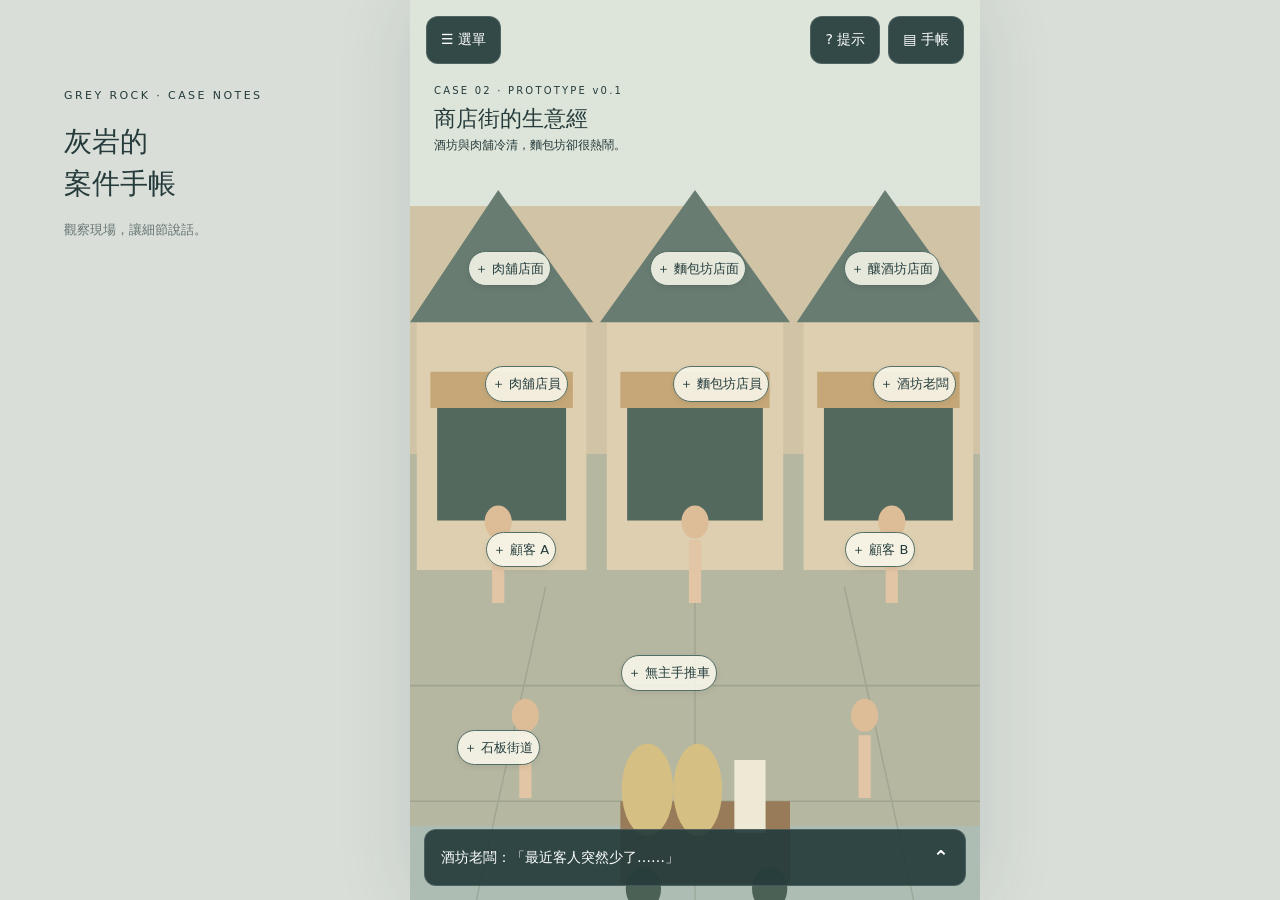
==== street.html @ 95bc53e3 "Add playable shop street case with notebook deductions and local saves" ====
<!doctype html><html lang="zh-Hant"><meta charset="utf-8"><meta name="viewport" content="width=device-width,initial-scale=1,viewport-fit=cover"><title>灰岩的案件手帳｜商店街的生意經</title><style>
:root{color-scheme:light;--ink:#263b3c;--paper:#f4f0e5;--accent:#c9a66a}*{box-sizing:border-box}body{margin:0;background:#d9ded8;color:var(--ink);font:16px/1.65 system-ui,"Microsoft JhengHei",sans-serif}button{font:inherit;cursor:pointer;touch-action:manipulation}button:focus-visible{outline:3px solid #d99b32;outline-offset:4px}button{min-height:48px}header.brand{position:absolute;left:5vw;top:9vh;max-width:210px}header.brand small{letter-spacing:.22em;font-size:11px}h1{font:500 28px/1.5 Georgia,serif;margin:14px 0}header.brand p{font-size:13px;opacity:.65}.game{position:relative;width:min(100%,570px);height:100svh;max-height:940px;margin:auto;background:#aebdb4;overflow:hidden;box-shadow:0 0 70px #223b3920}.scene{position:absolute;inset:0 0 74px}.scene svg{width:100%;height:100%;display:block}.top{position:absolute;top:max(16px,env(safe-area-inset-top));left:16px;right:16px;display:flex;gap:8px;z-index:3}.top button,.message{border:1px solid #ffffff25;background:#243b3bea;color:#fff;border-radius:12px}.top button{padding:0 14px;font-size:14px}.spacer{flex:1}.dot{display:inline-block;width:7px;height:7px;background:#e4bb73;border-radius:50%;margin-left:5px}.location{position:absolute;top:82px;left:24px;pointer-events:none}.location small{font-size:10px;letter-spacing:.22em}.location h2{font:500 22px Georgia,serif;margin:2px 0}.hotspot{position:absolute;border:0;background:transparent;color:#233c3c;display:flex;align-items:center;justify-content:center;border-radius:50%}.hotspot .mark{background:#f9f7ecdf;border:1px solid #536e65;border-radius:20px;padding:2px 10px;font-size:12px;box-shadow:0 2px 6px #0001;white-space:nowrap}.hotspot:hover{background:#fff2}.hotspot.selected .mark{background:#263f3f;color:white}.hidden-marks .mark{visibility:hidden}.hotspot.hinted{outline:3px solid #e6b55e;background:#fff3}.fountain{left:18%;top:49%;width:64%;height:29%}.tower{left:55%;top:18%;width:25%;height:27%}.person{left:7%;top:44%;width:19%;height:23%}.message{position:absolute;bottom:max(14px,env(safe-area-inset-bottom));left:14px;right:14px;width:calc(100% - 28px);display:flex;align-items:center;padding:12px 16px;gap:12px;text-align:left;z-index:4}.message span{white-space:nowrap;overflow:hidden;text-overflow:ellipsis;flex:1;font-size:14px}.message b{font-size:19px}.shade{position:absolute;inset:0;background:#132a2944;z-index:5}.sheet{position:absolute;bottom:0;left:0;right:0;max-height:72%;overflow:auto;background:var(--paper);border-radius:22px 22px 0 0;padding:12px 24px max(26px,env(safe-area-inset-bottom));z-index:6;box-shadow:0 -10px 40px #122b2920}.handle{width:36px;height:4px;border-radius:5px;background:#b9bdb4;margin:0 auto 8px}.row{display:flex;align-items:center;justify-content:space-between;gap:12px}.close{border:0;background:transparent;padding:0 12px;font-size:23px;color:var(--ink)}h2{font-size:22px;margin:12px 0}h3{font-size:17px}.eyebrow{font-size:11px;letter-spacing:.16em;color:#68796f}.primary,.secondary{width:100%;border:0;border-radius:10px;padding:12px 16px;text-align:left;margin-top:10px}.primary{background:#2c4c48;color:white}.secondary{background:#e5e7dc;color:#263b3c;border:1px solid #c5cec0}.subtle{font-size:13px;color:#69766c}.popover{position:absolute;z-index:6;top:76px;left:16px;right:16px;background:var(--paper);padding:18px 20px;border-radius:14px;box-shadow:0 12px 40px #0002}.popover h2{font-size:18px}.popover label{display:flex;gap:10px;align-items:center;min-height:48px}input{width:20px;height:20px;accent-color:#365b50}.notebook{position:absolute;inset:0;z-index:7;background:var(--paper);padding:24px;overflow:auto}.notebook header{border-bottom:1px solid #c8cdbd;padding-bottom:16px}.entry{border-left:3px solid #80917a;padding:4px 0 4px 18px;margin:28px 0}.entry h3{margin:4px 0}.entry p{margin:6px 0}.badge{color:#547462;font-size:12px}.toast{position:absolute;z-index:9;top:85px;left:20px;right:20px;background:#2c4c48;color:white;padding:12px 16px;border-radius:10px;font-size:14px;text-align:center}[hidden]{display:none!important}.desktop-note{position:absolute;right:5vw;bottom:10vh;font-size:12px;max-width:175px;opacity:.6} @media(min-width:1000px){.game{margin-left:calc(50% - 230px)}.notebook{left:20%;box-shadow:-20px 0 40px #0002}}@media(max-width:999px){.brand,.desktop-note{display:none}}@media(max-height:500px) and (min-width:600px){.game{width:100%;max-width:1000px}.scene{right:42%;bottom:0}.top{left:60%}.location{left:18px}.message{left:60%;width:38%}.sheet{left:58%;max-height:78%}.notebook{left:45%}}

.scene{background:linear-gradient(#dde4d9 0 25%,#d1c3a5 25% 55%,#b5b7a1 55%)}.street-art{position:absolute;inset:23% 0 0;width:100%;height:77%}.street-point{border-radius:12px;min-height:48px}.street-point .mark{font-size:13px;padding:6px}.location{top:76px}.location p{font-size:12px;margin:0}.sheet{max-height:68%}.keywords{display:flex;flex-wrap:wrap;gap:8px}.keywords button{width:auto;margin:0}textarea,select{font:inherit;width:100%;padding:10px;border:1px solid #a5b4a1;border-radius:8px;background:#fffdf5;color:var(--ink)}textarea{min-height:90px}select{min-height:48px}.entry{margin:18px 0}.popover{max-height:75%;overflow:auto}.save{font-size:12px}a{color:#315c51}.street-point.selected .mark{background:#263f3f;color:white}@media(max-height:500px) and (min-width:600px){.location{top:65px}.street-point .mark{font-size:11px}}
</style><body><header class="brand"><small>GREY ROCK · CASE NOTES</small><h1>灰岩的<br>案件手帳</h1><p>觀察現場，讓細節說話。</p></header><main class="game" aria-label="商店街調查場景"><div id="scene" class="scene"><svg class="street-art" viewBox="0 0 420 500" preserveAspectRatio="none" aria-label="三間斜屋頂店面沿著石板街排列；五名人物與載貨手推車" role="img"><path fill="#ddcfb0" d="M5 80h125v150H5zm140 0h130v150H145zm145 0h125v150H290z"/><path fill="#697c71" d="M0 80L65 0l70 80zm140 0 70-80 70 80zm145 0 65-80 70 80z"/><g fill="#53695e"><path d="M20 125h95v75H20zm140 0h100v75H160zm145 0h95v75H305z"/></g><g fill="#c6a878"><path d="M15 110h105v22H15zm140 0h110v22H155zm145 0h105v22H300z"/></g><g stroke="#8b9482" opacity=".5"><path d="M0 300h420M0 370h420M0 455h420M100 240 30 500M210 240v260M320 240l70 260"/></g><g fill="#6b8075" stroke="#e1c5a4" stroke-width="9"><path d="M65 212v38m145-38v38m145-38v38M85 330v38m250-38v38"/></g><g fill="#ddbc98"><circle cx="65" cy="201" r="10"/><circle cx="210" cy="201" r="10"/><circle cx="355" cy="201" r="10"/><circle cx="85" cy="318" r="10"/><circle cx="335" cy="318" r="10"/></g><path fill="#987c59" d="M155 370h125v50H155z"/><g fill="#d6bf83"><ellipse cx="175" cy="363" rx="19" ry="28"/><ellipse cx="212" cy="363" rx="18" ry="28"/></g><path fill="#eee9d5" d="M239 345h23v44h-23z"/><g fill="#4c6156"><circle cx="172" cy="423" r="13"/><circle cx="265" cy="423" r="13"/></g></svg></div><div class="location"><small>CASE 02 · PROTOTYPE v0.1</small><h2>商店街的生意經</h2><p>酒坊與肉舖冷清，麵包坊卻很熱鬧。</p></div><nav class="top" aria-label="遊戲工具"><button id="menuBtn">☰ 選單</button><div class="spacer"></div><button id="hintBtn">? 提示</button><button id="bookBtn">▤ 手帳<span id="bookDot" class="dot" hidden></span></button></nav><button id="message" class="message" aria-expanded="false" aria-controls="detail"><span id="summary" aria-live="polite">酒坊老闆：「最近客人突然少了……」</span><b>⌃</b></button><div id="shade" class="shade" hidden></div><section id="detail" class="sheet" hidden aria-label="調查內容"><div class="handle"></div><div class="row"><h2 id="objectTitle"></h2><button id="collapse" class="close" aria-label="收合調查內容">⌄</button></div><p id="description"></p><div id="actions"></div></section><section id="popover" class="popover" hidden aria-label="工具面板"></section><section id="book" class="notebook" hidden role="dialog" aria-modal="true" aria-label="案件手帳"></section></main><script src="street.js"></script></body></html>
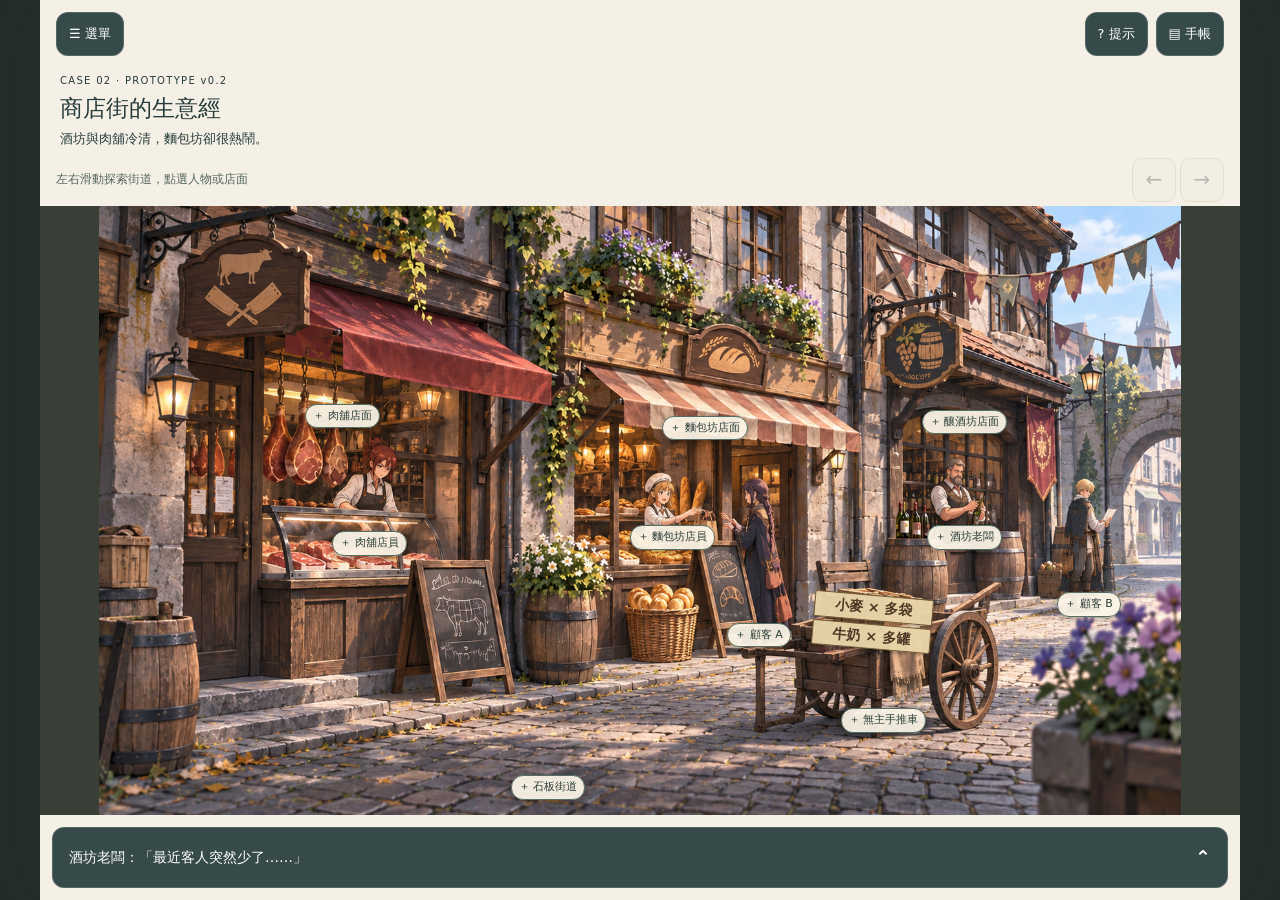
==== commit 663b1616: "Integrate supplied shop street scene for prototype v0.2" ====
--- a/street.html
+++ b/street.html
@@ -2,4 +2,4 @@
 :root{color-scheme:light;--ink:#263b3c;--paper:#f4f0e5;--accent:#c9a66a}*{box-sizing:border-box}body{margin:0;background:#d9ded8;color:var(--ink);font:16px/1.65 system-ui,"Microsoft JhengHei",sans-serif}button{font:inherit;cursor:pointer;touch-action:manipulation}button:focus-visible{outline:3px solid #d99b32;outline-offset:4px}button{min-height:48px}header.brand{position:absolute;left:5vw;top:9vh;max-width:210px}header.brand small{letter-spacing:.22em;font-size:11px}h1{font:500 28px/1.5 Georgia,serif;margin:14px 0}header.brand p{font-size:13px;opacity:.65}.game{position:relative;width:min(100%,570px);height:100svh;max-height:940px;margin:auto;background:#aebdb4;overflow:hidden;box-shadow:0 0 70px #223b3920}.scene{position:absolute;inset:0 0 74px}.scene svg{width:100%;height:100%;display:block}.top{position:absolute;top:max(16px,env(safe-area-inset-top));left:16px;right:16px;display:flex;gap:8px;z-index:3}.top button,.message{border:1px solid #ffffff25;background:#243b3bea;color:#fff;border-radius:12px}.top button{padding:0 14px;font-size:14px}.spacer{flex:1}.dot{display:inline-block;width:7px;height:7px;background:#e4bb73;border-radius:50%;margin-left:5px}.location{position:absolute;top:82px;left:24px;pointer-events:none}.location small{font-size:10px;letter-spacing:.22em}.location h2{font:500 22px Georgia,serif;margin:2px 0}.hotspot{position:absolute;border:0;background:transparent;color:#233c3c;display:flex;align-items:center;justify-content:center;border-radius:50%}.hotspot .mark{background:#f9f7ecdf;border:1px solid #536e65;border-radius:20px;padding:2px 10px;font-size:12px;box-shadow:0 2px 6px #0001;white-space:nowrap}.hotspot:hover{background:#fff2}.hotspot.selected .mark{background:#263f3f;color:white}.hidden-marks .mark{visibility:hidden}.hotspot.hinted{outline:3px solid #e6b55e;background:#fff3}.fountain{left:18%;top:49%;width:64%;height:29%}.tower{left:55%;top:18%;width:25%;height:27%}.person{left:7%;top:44%;width:19%;height:23%}.message{position:absolute;bottom:max(14px,env(safe-area-inset-bottom));left:14px;right:14px;width:calc(100% - 28px);display:flex;align-items:center;padding:12px 16px;gap:12px;text-align:left;z-index:4}.message span{white-space:nowrap;overflow:hidden;text-overflow:ellipsis;flex:1;font-size:14px}.message b{font-size:19px}.shade{position:absolute;inset:0;background:#132a2944;z-index:5}.sheet{position:absolute;bottom:0;left:0;right:0;max-height:72%;overflow:auto;background:var(--paper);border-radius:22px 22px 0 0;padding:12px 24px max(26px,env(safe-area-inset-bottom));z-index:6;box-shadow:0 -10px 40px #122b2920}.handle{width:36px;height:4px;border-radius:5px;background:#b9bdb4;margin:0 auto 8px}.row{display:flex;align-items:center;justify-content:space-between;gap:12px}.close{border:0;background:transparent;padding:0 12px;font-size:23px;color:var(--ink)}h2{font-size:22px;margin:12px 0}h3{font-size:17px}.eyebrow{font-size:11px;letter-spacing:.16em;color:#68796f}.primary,.secondary{width:100%;border:0;border-radius:10px;padding:12px 16px;text-align:left;margin-top:10px}.primary{background:#2c4c48;color:white}.secondary{background:#e5e7dc;color:#263b3c;border:1px solid #c5cec0}.subtle{font-size:13px;color:#69766c}.popover{position:absolute;z-index:6;top:76px;left:16px;right:16px;background:var(--paper);padding:18px 20px;border-radius:14px;box-shadow:0 12px 40px #0002}.popover h2{font-size:18px}.popover label{display:flex;gap:10px;align-items:center;min-height:48px}input{width:20px;height:20px;accent-color:#365b50}.notebook{position:absolute;inset:0;z-index:7;background:var(--paper);padding:24px;overflow:auto}.notebook header{border-bottom:1px solid #c8cdbd;padding-bottom:16px}.entry{border-left:3px solid #80917a;padding:4px 0 4px 18px;margin:28px 0}.entry h3{margin:4px 0}.entry p{margin:6px 0}.badge{color:#547462;font-size:12px}.toast{position:absolute;z-index:9;top:85px;left:20px;right:20px;background:#2c4c48;color:white;padding:12px 16px;border-radius:10px;font-size:14px;text-align:center}[hidden]{display:none!important}.desktop-note{position:absolute;right:5vw;bottom:10vh;font-size:12px;max-width:175px;opacity:.6} @media(min-width:1000px){.game{margin-left:calc(50% - 230px)}.notebook{left:20%;box-shadow:-20px 0 40px #0002}}@media(max-width:999px){.brand,.desktop-note{display:none}}@media(max-height:500px) and (min-width:600px){.game{width:100%;max-width:1000px}.scene{right:42%;bottom:0}.top{left:60%}.location{left:18px}.message{left:60%;width:38%}.sheet{left:58%;max-height:78%}.notebook{left:45%}}
 
 .scene{background:linear-gradient(#dde4d9 0 25%,#d1c3a5 25% 55%,#b5b7a1 55%)}.street-art{position:absolute;inset:23% 0 0;width:100%;height:77%}.street-point{border-radius:12px;min-height:48px}.street-point .mark{font-size:13px;padding:6px}.location{top:76px}.location p{font-size:12px;margin:0}.sheet{max-height:68%}.keywords{display:flex;flex-wrap:wrap;gap:8px}.keywords button{width:auto;margin:0}textarea,select{font:inherit;width:100%;padding:10px;border:1px solid #a5b4a1;border-radius:8px;background:#fffdf5;color:var(--ink)}textarea{min-height:90px}select{min-height:48px}.entry{margin:18px 0}.popover{max-height:75%;overflow:auto}.save{font-size:12px}a{color:#315c51}.street-point.selected .mark{background:#263f3f;color:white}@media(max-height:500px) and (min-width:600px){.location{top:65px}.street-point .mark{font-size:11px}}
-</style><body><header class="brand"><small>GREY ROCK · CASE NOTES</small><h1>灰岩的<br>案件手帳</h1><p>觀察現場，讓細節說話。</p></header><main class="game" aria-label="商店街調查場景"><div id="scene" class="scene"><svg class="street-art" viewBox="0 0 420 500" preserveAspectRatio="none" aria-label="三間斜屋頂店面沿著石板街排列；五名人物與載貨手推車" role="img"><path fill="#ddcfb0" d="M5 80h125v150H5zm140 0h130v150H145zm145 0h125v150H290z"/><path fill="#697c71" d="M0 80L65 0l70 80zm140 0 70-80 70 80zm145 0 65-80 70 80z"/><g fill="#53695e"><path d="M20 125h95v75H20zm140 0h100v75H160zm145 0h95v75H305z"/></g><g fill="#c6a878"><path d="M15 110h105v22H15zm140 0h110v22H155zm145 0h105v22H300z"/></g><g stroke="#8b9482" opacity=".5"><path d="M0 300h420M0 370h420M0 455h420M100 240 30 500M210 240v260M320 240l70 260"/></g><g fill="#6b8075" stroke="#e1c5a4" stroke-width="9"><path d="M65 212v38m145-38v38m145-38v38M85 330v38m250-38v38"/></g><g fill="#ddbc98"><circle cx="65" cy="201" r="10"/><circle cx="210" cy="201" r="10"/><circle cx="355" cy="201" r="10"/><circle cx="85" cy="318" r="10"/><circle cx="335" cy="318" r="10"/></g><path fill="#987c59" d="M155 370h125v50H155z"/><g fill="#d6bf83"><ellipse cx="175" cy="363" rx="19" ry="28"/><ellipse cx="212" cy="363" rx="18" ry="28"/></g><path fill="#eee9d5" d="M239 345h23v44h-23z"/><g fill="#4c6156"><circle cx="172" cy="423" r="13"/><circle cx="265" cy="423" r="13"/></g></svg></div><div class="location"><small>CASE 02 · PROTOTYPE v0.1</small><h2>商店街的生意經</h2><p>酒坊與肉舖冷清，麵包坊卻很熱鬧。</p></div><nav class="top" aria-label="遊戲工具"><button id="menuBtn">☰ 選單</button><div class="spacer"></div><button id="hintBtn">? 提示</button><button id="bookBtn">▤ 手帳<span id="bookDot" class="dot" hidden></span></button></nav><button id="message" class="message" aria-expanded="false" aria-controls="detail"><span id="summary" aria-live="polite">酒坊老闆：「最近客人突然少了……」</span><b>⌃</b></button><div id="shade" class="shade" hidden></div><section id="detail" class="sheet" hidden aria-label="調查內容"><div class="handle"></div><div class="row"><h2 id="objectTitle"></h2><button id="collapse" class="close" aria-label="收合調查內容">⌄</button></div><p id="description"></p><div id="actions"></div></section><section id="popover" class="popover" hidden aria-label="工具面板"></section><section id="book" class="notebook" hidden role="dialog" aria-modal="true" aria-label="案件手帳"></section></main><script src="street.js"></script></body></html>+</style><link rel="stylesheet" href="street-scene.css"><body><header class="brand"><small>GREY ROCK · CASE NOTES</small><h1>灰岩的<br>案件手帳</h1><p>觀察現場，讓細節說話。</p></header><main class="game" aria-label="商店街調查場景"><div class="scene-tools"><span id="sceneHelp">左右滑動探索街道，點選人物或店面</span><div><button id="panLeft" aria-label="向左查看街道">←</button><button id="panRight" aria-label="向右查看街道">→</button></div></div><div id="sceneWindow" class="scene-window" tabindex="0" aria-label="商店街全景，可左右捲動" aria-describedby="sceneHelp"><div id="scene" class="scene"><img class="scene-image" src="assets/street-scene.png" width="1672" height="941" alt="歐風石板街：左側肉舖、中間麵包坊、右側釀酒坊，三名店員、兩名顧客與前景無主手推車。車上貨箱另以小麥與牛奶標牌標明內容。" fetchpriority="high" draggable="false"><div class="cargo" aria-hidden="true"><span>小麥 × 多袋</span><span>牛奶 × 多罐</span></div></div></div><div class="location"><small>CASE 02 · PROTOTYPE v0.2</small><h2>商店街的生意經</h2><p>酒坊與肉舖冷清，麵包坊卻很熱鬧。</p></div><nav class="top" aria-label="遊戲工具"><button id="menuBtn">☰ 選單</button><div class="spacer"></div><button id="hintBtn">? 提示</button><button id="bookBtn">▤ 手帳<span id="bookDot" class="dot" hidden></span></button></nav><button id="message" class="message" aria-expanded="false" aria-controls="detail"><span id="summary" aria-live="polite">酒坊老闆：「最近客人突然少了……」</span><b>⌃</b></button><div id="shade" class="shade" hidden></div><section id="detail" class="sheet" hidden aria-label="調查內容"><div class="handle"></div><div class="row"><h2 id="objectTitle"></h2><button id="collapse" class="close" aria-label="收合調查內容">⌄</button></div><p id="description"></p><div id="actions"></div></section><section id="popover" class="popover" hidden aria-label="工具面板"></section><section id="book" class="notebook" hidden role="dialog" aria-modal="true" aria-label="案件手帳"></section></main><script src="street.js?v=02"></script></body></html>
--- a/street-scene.css
+++ b/street-scene.css
@@ -0,0 +1,27 @@
+/* Case 02 presentation. The image is never cropped; portrait screens pan. */
+body{background:#252d2b}.brand,.desktop-note{display:none}
+.game{width:min(100%,1200px);height:100svh;min-height:520px;max-height:none;margin:0 auto!important;background:#f4f0e5;display:flex;flex-direction:column;overflow:hidden}
+.top{position:relative;top:auto;left:auto;right:auto;padding:12px 16px 0;flex-shrink:0;order:0}
+.top button{font-size:13px;padding:0 12px;min-height:44px}
+.location{position:relative;top:auto;left:auto;padding:10px 20px 0;order:1;flex-shrink:0}
+.location small{font-size:10px;letter-spacing:.13em}.location h2{font-size:23px;line-height:1.3}.location p{font-size:13px;margin:4px 0}
+.scene-tools{order:2;display:flex;align-items:center;justify-content:space-between;padding:4px 16px;gap:8px;font-size:12px;color:#55665d;flex-shrink:0}
+.scene-tools>div{display:flex;gap:4px}.scene-tools button{width:44px;min-height:44px;border:1px solid #b8b8a5;border-radius:10px;background:#eeeade;color:#263b3c;font-size:20px}.scene-tools button:disabled{opacity:.3;cursor:default}
+.scene-window{position:relative;order:3;flex:1;min-height:260px;overflow:auto;overscroll-behavior-x:contain;background:#393f36;scrollbar-width:thin;scrollbar-color:#ab976c #393f36;outline-offset:-4px}
+.scene{position:relative;inset:auto;aspect-ratio:1672/941;margin:0 auto;flex-shrink:0;background:#393f36}
+.scene-image{display:block;width:100%;height:auto;pointer-events:none;user-select:none}
+.hotspot.street-point{display:flex;align-items:flex-end;justify-content:center;min-width:44px;min-height:44px;border:1px solid transparent;border-radius:12px;padding:0 0 2px;z-index:2}
+.street-point .mark{font-size:11px;line-height:1.5;padding:3px 7px;border-radius:12px;background:#fcf6e8ed;color:#293d36;box-shadow:0 2px 8px #0005;pointer-events:none}
+.street-point:hover,.street-point:focus-visible{background:#fff2;border-color:#f7deb2}.street-point.selected{border-color:#efd39b;background:#fff1}
+.cargo{position:absolute;left:66%;top:64%;width:11%;transform:rotate(5deg);z-index:1;pointer-events:none;display:grid;gap:3px}
+.cargo span{display:block;background:#e9d6a9f5;border:1px solid #725a36;color:#4b3825;font:600 clamp(10px,1.1vw,14px)/1.4 system-ui,sans-serif;text-align:center;padding:2px;box-shadow:1px 2px 3px #0004;border-radius:2px;white-space:nowrap}
+.message{position:relative;order:4;bottom:auto;left:auto;right:auto;width:calc(100% - 24px);margin:12px;padding:14px 16px;flex-shrink:0}
+.sheet{position:fixed;left:max(0px,calc((100vw - 1200px)/2));right:max(0px,calc((100vw - 1200px)/2));max-height:70svh;padding:12px 20px max(24px,env(safe-area-inset-bottom))}
+.shade{position:fixed}.popover{position:fixed;top:72px;left:max(12px,calc((100vw - 560px)/2));right:max(12px,calc((100vw - 560px)/2));max-height:75svh}
+.notebook{position:fixed;left:max(0px,calc((100vw - 760px)/2));right:max(0px,calc((100vw - 1200px)/2));padding:20px;box-shadow:-20px 0 40px #0003}
+@media(max-width:700px){
+ .game{height:100svh;min-height:520px}.top{padding:8px 12px 0}.location{padding:8px 16px 0}.location h2{font-size:21px}.location p{font-size:12px}
+ .scene-tools{padding:0 12px}.scene-window{flex:1;min-height:260px;overflow-y:hidden}.scene{height:100%;aspect-ratio:auto}.scene-image{height:100%;width:100%}
+ .message{margin:8px 12px max(8px,env(safe-area-inset-bottom));padding:10px 12px}.notebook{left:0;right:0}.cargo span{font-size:11px}
+}
+@media(prefers-reduced-motion:reduce){*{scroll-behavior:auto!important}}
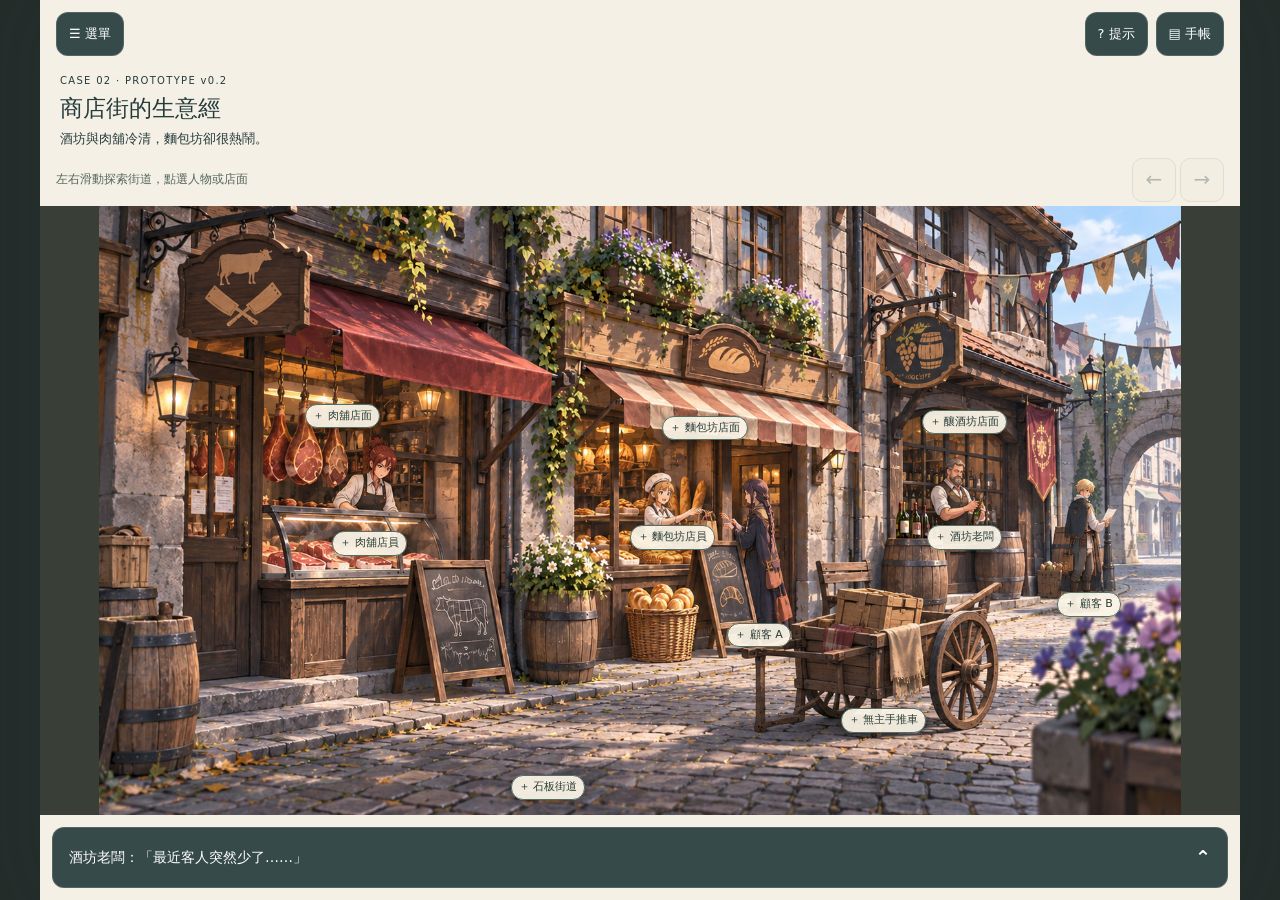
==== commit 2eb70006: "Withdraw first case and hide cart contents until investigation" ====
--- a/street.html
+++ b/street.html
@@ -2,4 +2,4 @@
 :root{color-scheme:light;--ink:#263b3c;--paper:#f4f0e5;--accent:#c9a66a}*{box-sizing:border-box}body{margin:0;background:#d9ded8;color:var(--ink);font:16px/1.65 system-ui,"Microsoft JhengHei",sans-serif}button{font:inherit;cursor:pointer;touch-action:manipulation}button:focus-visible{outline:3px solid #d99b32;outline-offset:4px}button{min-height:48px}header.brand{position:absolute;left:5vw;top:9vh;max-width:210px}header.brand small{letter-spacing:.22em;font-size:11px}h1{font:500 28px/1.5 Georgia,serif;margin:14px 0}header.brand p{font-size:13px;opacity:.65}.game{position:relative;width:min(100%,570px);height:100svh;max-height:940px;margin:auto;background:#aebdb4;overflow:hidden;box-shadow:0 0 70px #223b3920}.scene{position:absolute;inset:0 0 74px}.scene svg{width:100%;height:100%;display:block}.top{position:absolute;top:max(16px,env(safe-area-inset-top));left:16px;right:16px;display:flex;gap:8px;z-index:3}.top button,.message{border:1px solid #ffffff25;background:#243b3bea;color:#fff;border-radius:12px}.top button{padding:0 14px;font-size:14px}.spacer{flex:1}.dot{display:inline-block;width:7px;height:7px;background:#e4bb73;border-radius:50%;margin-left:5px}.location{position:absolute;top:82px;left:24px;pointer-events:none}.location small{font-size:10px;letter-spacing:.22em}.location h2{font:500 22px Georgia,serif;margin:2px 0}.hotspot{position:absolute;border:0;background:transparent;color:#233c3c;display:flex;align-items:center;justify-content:center;border-radius:50%}.hotspot .mark{background:#f9f7ecdf;border:1px solid #536e65;border-radius:20px;padding:2px 10px;font-size:12px;box-shadow:0 2px 6px #0001;white-space:nowrap}.hotspot:hover{background:#fff2}.hotspot.selected .mark{background:#263f3f;color:white}.hidden-marks .mark{visibility:hidden}.hotspot.hinted{outline:3px solid #e6b55e;background:#fff3}.fountain{left:18%;top:49%;width:64%;height:29%}.tower{left:55%;top:18%;width:25%;height:27%}.person{left:7%;top:44%;width:19%;height:23%}.message{position:absolute;bottom:max(14px,env(safe-area-inset-bottom));left:14px;right:14px;width:calc(100% - 28px);display:flex;align-items:center;padding:12px 16px;gap:12px;text-align:left;z-index:4}.message span{white-space:nowrap;overflow:hidden;text-overflow:ellipsis;flex:1;font-size:14px}.message b{font-size:19px}.shade{position:absolute;inset:0;background:#132a2944;z-index:5}.sheet{position:absolute;bottom:0;left:0;right:0;max-height:72%;overflow:auto;background:var(--paper);border-radius:22px 22px 0 0;padding:12px 24px max(26px,env(safe-area-inset-bottom));z-index:6;box-shadow:0 -10px 40px #122b2920}.handle{width:36px;height:4px;border-radius:5px;background:#b9bdb4;margin:0 auto 8px}.row{display:flex;align-items:center;justify-content:space-between;gap:12px}.close{border:0;background:transparent;padding:0 12px;font-size:23px;color:var(--ink)}h2{font-size:22px;margin:12px 0}h3{font-size:17px}.eyebrow{font-size:11px;letter-spacing:.16em;color:#68796f}.primary,.secondary{width:100%;border:0;border-radius:10px;padding:12px 16px;text-align:left;margin-top:10px}.primary{background:#2c4c48;color:white}.secondary{background:#e5e7dc;color:#263b3c;border:1px solid #c5cec0}.subtle{font-size:13px;color:#69766c}.popover{position:absolute;z-index:6;top:76px;left:16px;right:16px;background:var(--paper);padding:18px 20px;border-radius:14px;box-shadow:0 12px 40px #0002}.popover h2{font-size:18px}.popover label{display:flex;gap:10px;align-items:center;min-height:48px}input{width:20px;height:20px;accent-color:#365b50}.notebook{position:absolute;inset:0;z-index:7;background:var(--paper);padding:24px;overflow:auto}.notebook header{border-bottom:1px solid #c8cdbd;padding-bottom:16px}.entry{border-left:3px solid #80917a;padding:4px 0 4px 18px;margin:28px 0}.entry h3{margin:4px 0}.entry p{margin:6px 0}.badge{color:#547462;font-size:12px}.toast{position:absolute;z-index:9;top:85px;left:20px;right:20px;background:#2c4c48;color:white;padding:12px 16px;border-radius:10px;font-size:14px;text-align:center}[hidden]{display:none!important}.desktop-note{position:absolute;right:5vw;bottom:10vh;font-size:12px;max-width:175px;opacity:.6} @media(min-width:1000px){.game{margin-left:calc(50% - 230px)}.notebook{left:20%;box-shadow:-20px 0 40px #0002}}@media(max-width:999px){.brand,.desktop-note{display:none}}@media(max-height:500px) and (min-width:600px){.game{width:100%;max-width:1000px}.scene{right:42%;bottom:0}.top{left:60%}.location{left:18px}.message{left:60%;width:38%}.sheet{left:58%;max-height:78%}.notebook{left:45%}}
 
 .scene{background:linear-gradient(#dde4d9 0 25%,#d1c3a5 25% 55%,#b5b7a1 55%)}.street-art{position:absolute;inset:23% 0 0;width:100%;height:77%}.street-point{border-radius:12px;min-height:48px}.street-point .mark{font-size:13px;padding:6px}.location{top:76px}.location p{font-size:12px;margin:0}.sheet{max-height:68%}.keywords{display:flex;flex-wrap:wrap;gap:8px}.keywords button{width:auto;margin:0}textarea,select{font:inherit;width:100%;padding:10px;border:1px solid #a5b4a1;border-radius:8px;background:#fffdf5;color:var(--ink)}textarea{min-height:90px}select{min-height:48px}.entry{margin:18px 0}.popover{max-height:75%;overflow:auto}.save{font-size:12px}a{color:#315c51}.street-point.selected .mark{background:#263f3f;color:white}@media(max-height:500px) and (min-width:600px){.location{top:65px}.street-point .mark{font-size:11px}}
-</style><link rel="stylesheet" href="street-scene.css"><body><header class="brand"><small>GREY ROCK · CASE NOTES</small><h1>灰岩的<br>案件手帳</h1><p>觀察現場，讓細節說話。</p></header><main class="game" aria-label="商店街調查場景"><div class="scene-tools"><span id="sceneHelp">左右滑動探索街道，點選人物或店面</span><div><button id="panLeft" aria-label="向左查看街道">←</button><button id="panRight" aria-label="向右查看街道">→</button></div></div><div id="sceneWindow" class="scene-window" tabindex="0" aria-label="商店街全景，可左右捲動" aria-describedby="sceneHelp"><div id="scene" class="scene"><img class="scene-image" src="assets/street-scene.png" width="1672" height="941" alt="歐風石板街：左側肉舖、中間麵包坊、右側釀酒坊，三名店員、兩名顧客與前景無主手推車。車上貨箱另以小麥與牛奶標牌標明內容。" fetchpriority="high" draggable="false"><div class="cargo" aria-hidden="true"><span>小麥 × 多袋</span><span>牛奶 × 多罐</span></div></div></div><div class="location"><small>CASE 02 · PROTOTYPE v0.2</small><h2>商店街的生意經</h2><p>酒坊與肉舖冷清，麵包坊卻很熱鬧。</p></div><nav class="top" aria-label="遊戲工具"><button id="menuBtn">☰ 選單</button><div class="spacer"></div><button id="hintBtn">? 提示</button><button id="bookBtn">▤ 手帳<span id="bookDot" class="dot" hidden></span></button></nav><button id="message" class="message" aria-expanded="false" aria-controls="detail"><span id="summary" aria-live="polite">酒坊老闆：「最近客人突然少了……」</span><b>⌃</b></button><div id="shade" class="shade" hidden></div><section id="detail" class="sheet" hidden aria-label="調查內容"><div class="handle"></div><div class="row"><h2 id="objectTitle"></h2><button id="collapse" class="close" aria-label="收合調查內容">⌄</button></div><p id="description"></p><div id="actions"></div></section><section id="popover" class="popover" hidden aria-label="工具面板"></section><section id="book" class="notebook" hidden role="dialog" aria-modal="true" aria-label="案件手帳"></section></main><script src="street.js?v=02"></script></body></html>+</style><link rel="stylesheet" href="street-scene.css"><body><header class="brand"><small>GREY ROCK · CASE NOTES</small><h1>灰岩的<br>案件手帳</h1><p>觀察現場，讓細節說話。</p></header><main class="game" aria-label="商店街調查場景"><div class="scene-tools"><span id="sceneHelp">左右滑動探索街道，點選人物或店面</span><div><button id="panLeft" aria-label="向左查看街道">←</button><button id="panRight" aria-label="向右查看街道">→</button></div></div><div id="sceneWindow" class="scene-window" tabindex="0" aria-label="商店街全景，可左右捲動" aria-describedby="sceneHelp"><div id="scene" class="scene"><img class="scene-image" src="assets/street-scene.png" width="1672" height="941" alt="歐風石板街：左側肉舖、中間麵包坊、右側釀酒坊，三名店員、兩名顧客與前景無主手推車。車上載有尚未調查的貨箱。" fetchpriority="high" draggable="false"></div></div><div class="location"><small>CASE 02 · PROTOTYPE v0.2</small><h2>商店街的生意經</h2><p>酒坊與肉舖冷清，麵包坊卻很熱鬧。</p></div><nav class="top" aria-label="遊戲工具"><button id="menuBtn">☰ 選單</button><div class="spacer"></div><button id="hintBtn">? 提示</button><button id="bookBtn">▤ 手帳<span id="bookDot" class="dot" hidden></span></button></nav><button id="message" class="message" aria-expanded="false" aria-controls="detail"><span id="summary" aria-live="polite">酒坊老闆：「最近客人突然少了……」</span><b>⌃</b></button><div id="shade" class="shade" hidden></div><section id="detail" class="sheet" hidden aria-label="調查內容"><div class="handle"></div><div class="row"><h2 id="objectTitle"></h2><button id="collapse" class="close" aria-label="收合調查內容">⌄</button></div><p id="description"></p><div id="actions"></div></section><section id="popover" class="popover" hidden aria-label="工具面板"></section><section id="book" class="notebook" hidden role="dialog" aria-modal="true" aria-label="案件手帳"></section></main><script src="street.js?v=02.1"></script></body></html>
--- a/street-scene.css
+++ b/street-scene.css
@@ -13,8 +13,6 @@
 .hotspot.street-point{display:flex;align-items:flex-end;justify-content:center;min-width:44px;min-height:44px;border:1px solid transparent;border-radius:12px;padding:0 0 2px;z-index:2}
 .street-point .mark{font-size:11px;line-height:1.5;padding:3px 7px;border-radius:12px;background:#fcf6e8ed;color:#293d36;box-shadow:0 2px 8px #0005;pointer-events:none}
 .street-point:hover,.street-point:focus-visible{background:#fff2;border-color:#f7deb2}.street-point.selected{border-color:#efd39b;background:#fff1}
-.cargo{position:absolute;left:66%;top:64%;width:11%;transform:rotate(5deg);z-index:1;pointer-events:none;display:grid;gap:3px}
-.cargo span{display:block;background:#e9d6a9f5;border:1px solid #725a36;color:#4b3825;font:600 clamp(10px,1.1vw,14px)/1.4 system-ui,sans-serif;text-align:center;padding:2px;box-shadow:1px 2px 3px #0004;border-radius:2px;white-space:nowrap}
 .message{position:relative;order:4;bottom:auto;left:auto;right:auto;width:calc(100% - 24px);margin:12px;padding:14px 16px;flex-shrink:0}
 .sheet{position:fixed;left:max(0px,calc((100vw - 1200px)/2));right:max(0px,calc((100vw - 1200px)/2));max-height:70svh;padding:12px 20px max(24px,env(safe-area-inset-bottom))}
 .shade{position:fixed}.popover{position:fixed;top:72px;left:max(12px,calc((100vw - 560px)/2));right:max(12px,calc((100vw - 560px)/2));max-height:75svh}
@@ -22,6 +20,6 @@
 @media(max-width:700px){
  .game{height:100svh;min-height:520px}.top{padding:8px 12px 0}.location{padding:8px 16px 0}.location h2{font-size:21px}.location p{font-size:12px}
  .scene-tools{padding:0 12px}.scene-window{flex:1;min-height:260px;overflow-y:hidden}.scene{height:100%;aspect-ratio:auto}.scene-image{height:100%;width:100%}
- .message{margin:8px 12px max(8px,env(safe-area-inset-bottom));padding:10px 12px}.notebook{left:0;right:0}.cargo span{font-size:11px}
+ .message{margin:8px 12px max(8px,env(safe-area-inset-bottom));padding:10px 12px}.notebook{left:0;right:0}
 }
 @media(prefers-reduced-motion:reduce){*{scroll-behavior:auto!important}}
